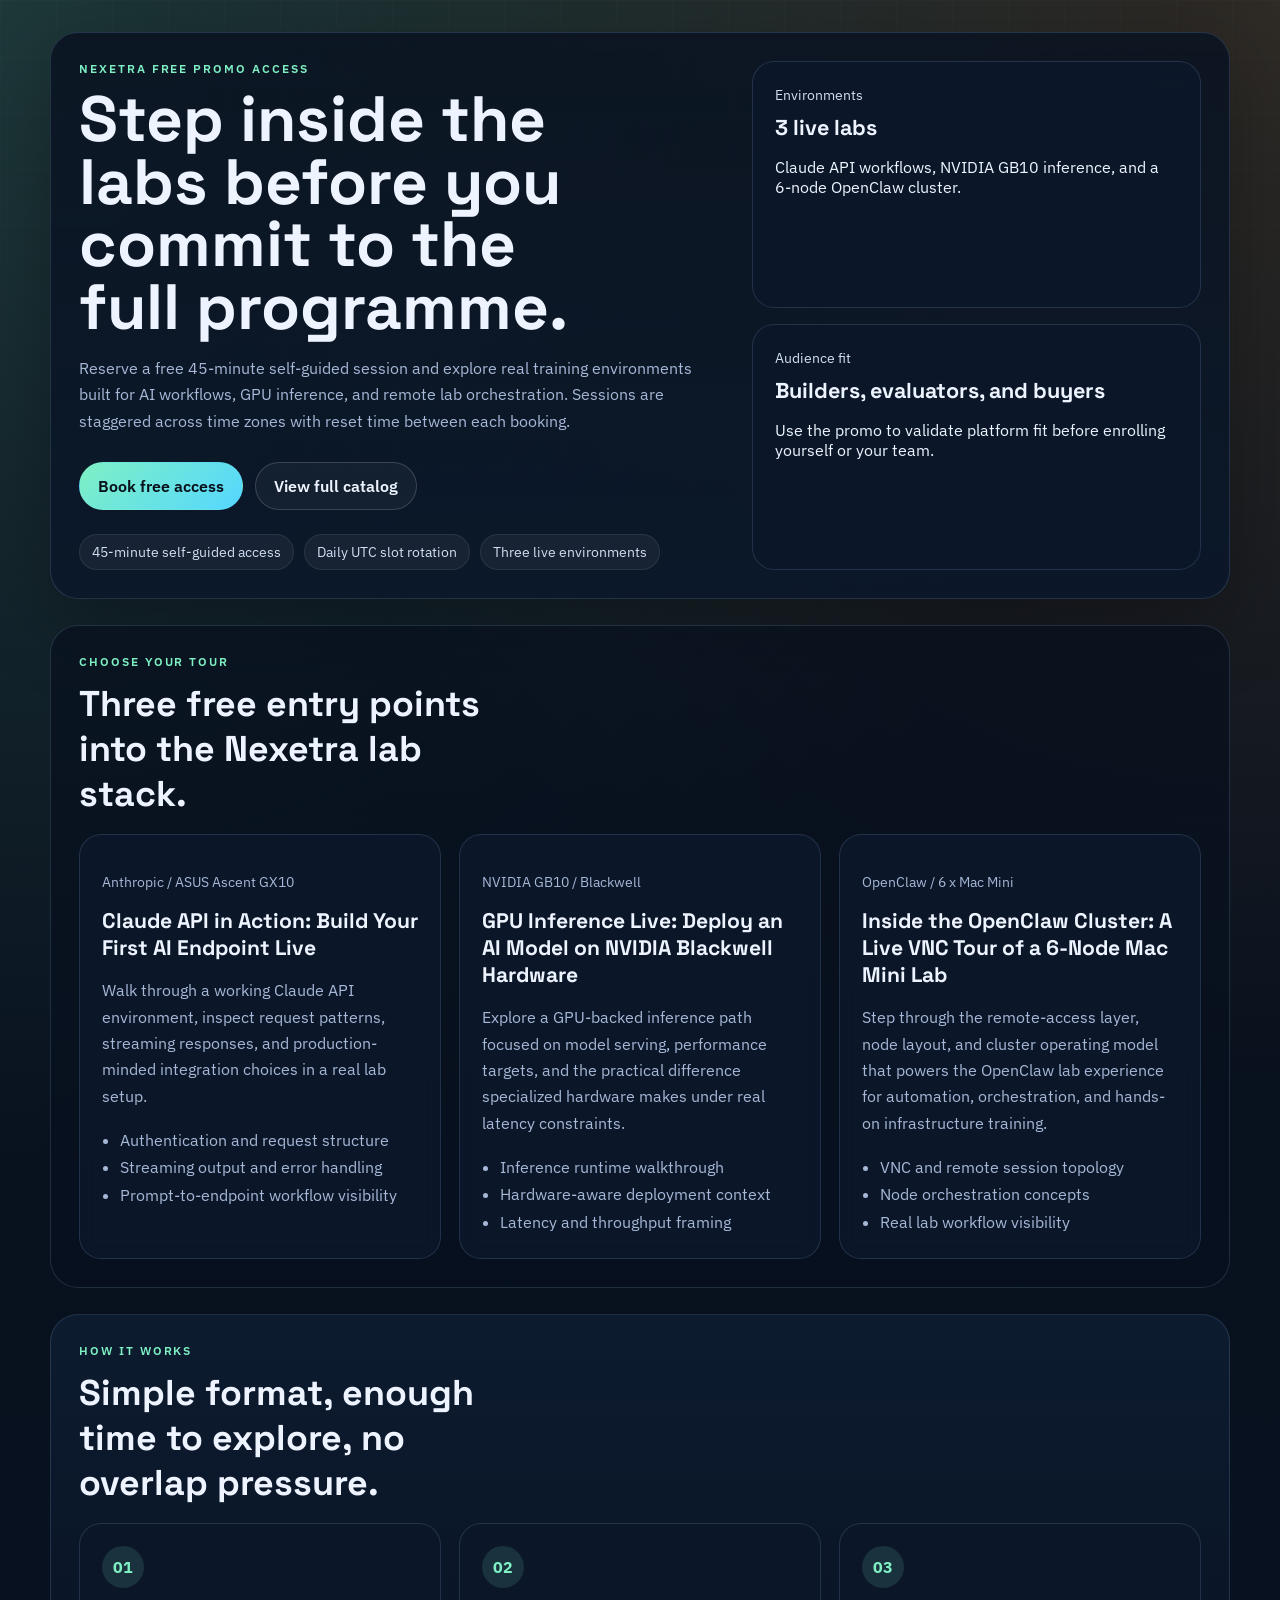
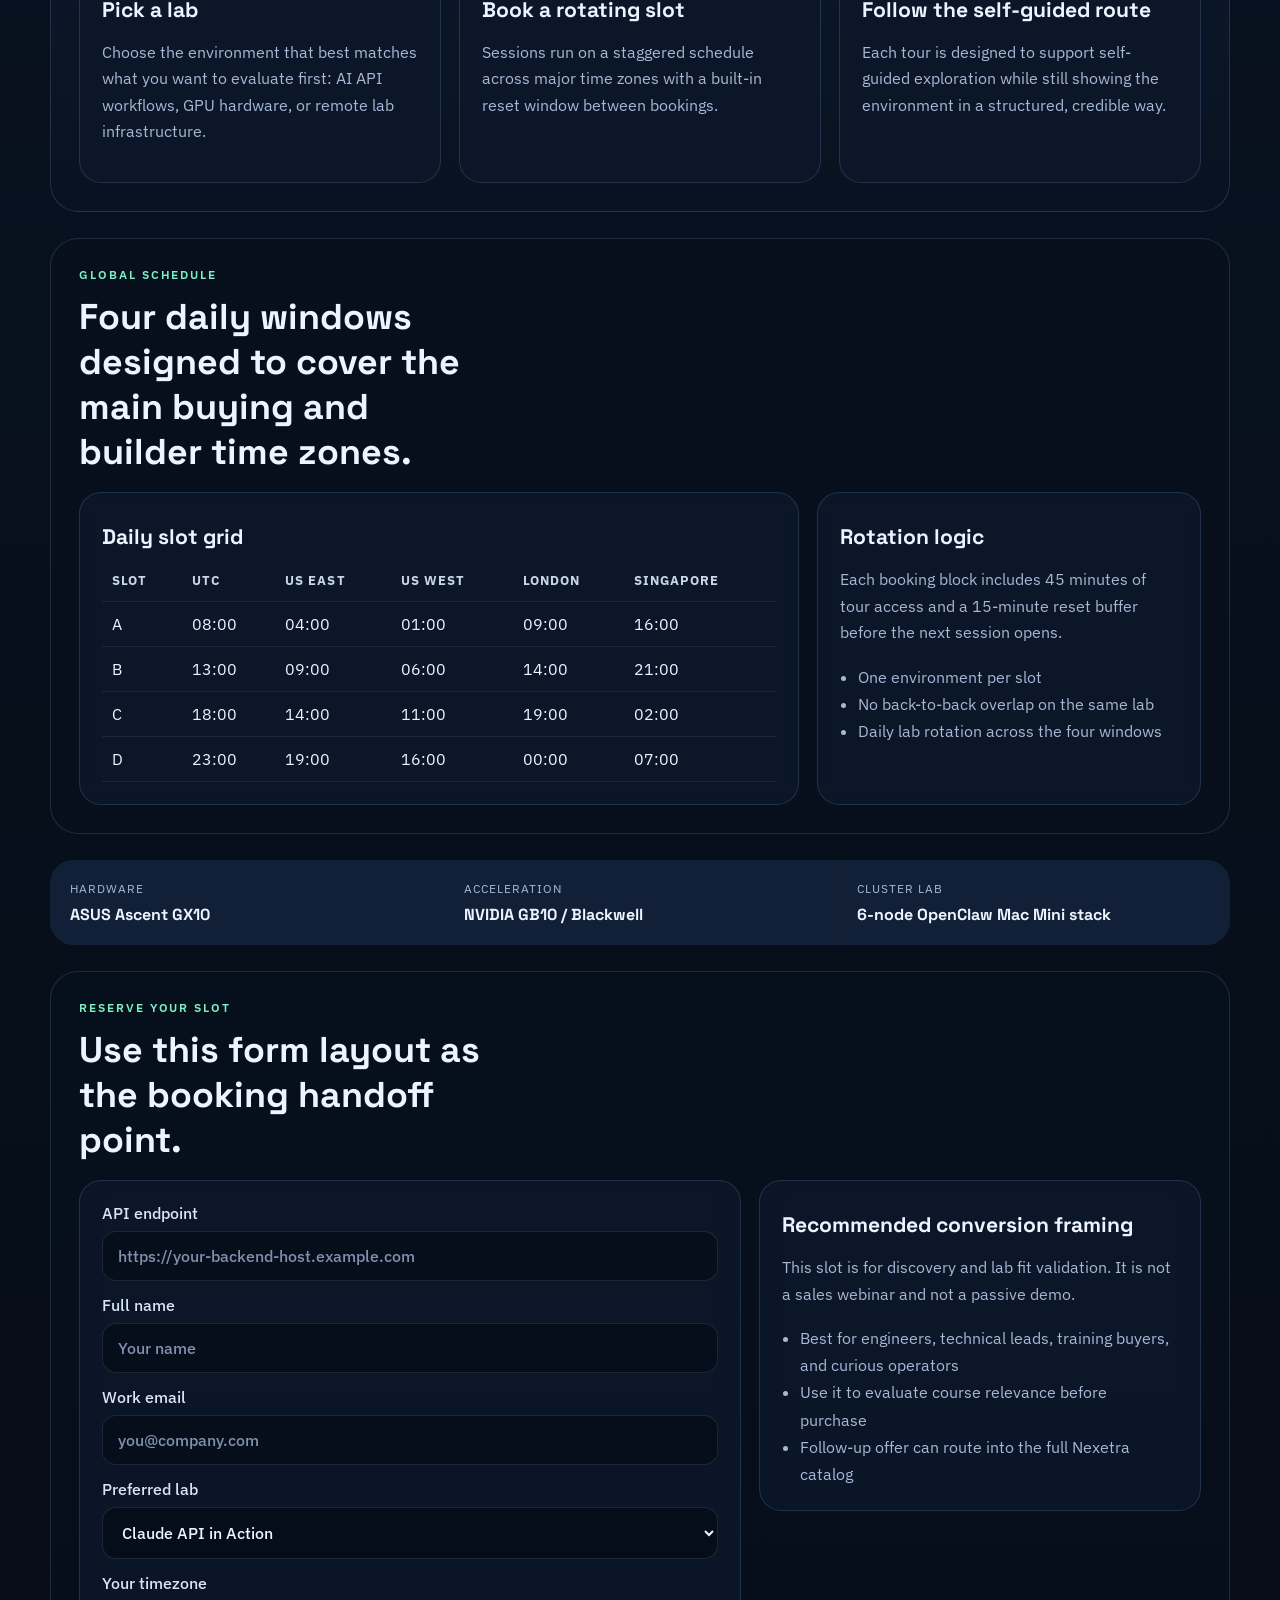
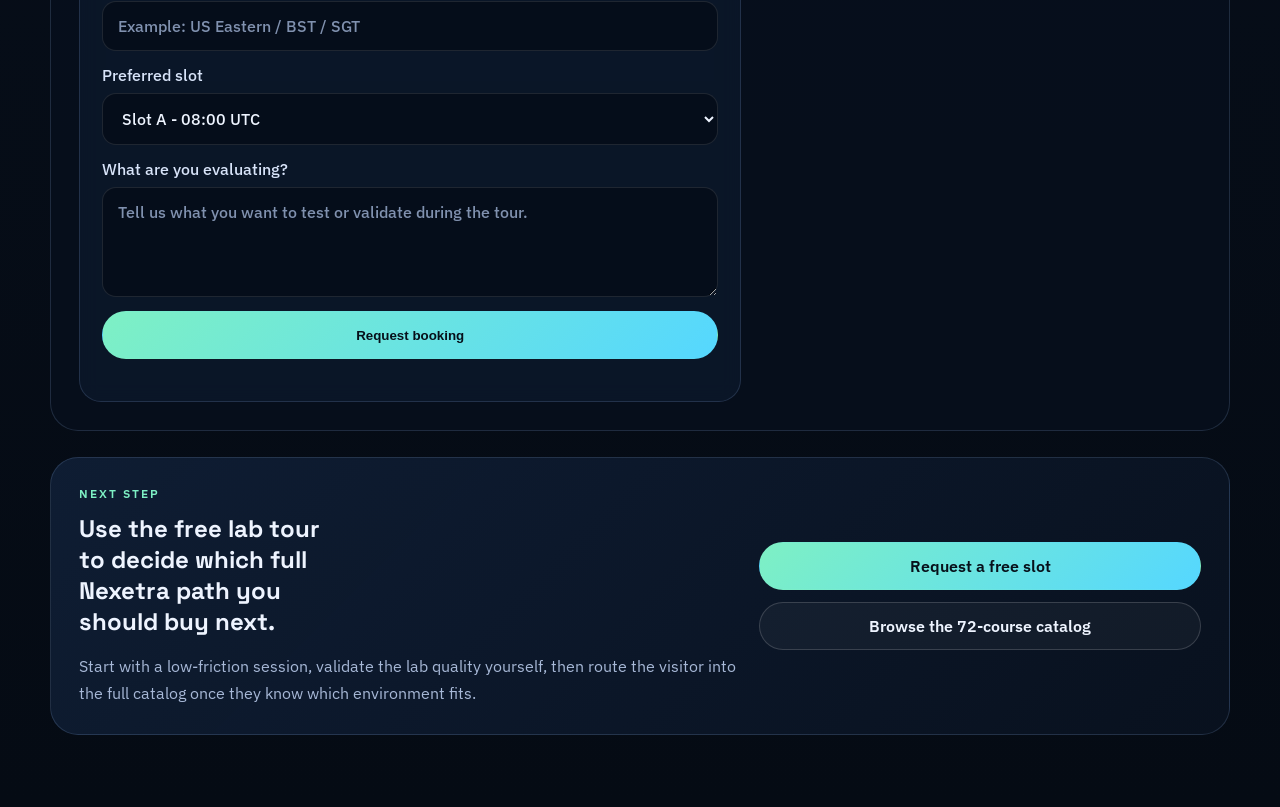
==== free-lab-tour/index.html @ bc0a9c8c "Add free lab tour page and lightweight booking backend" ====
<!DOCTYPE html><html lang="en"><head>    <meta charset="UTF-8">    <meta name="viewport" content="width=device-width, initial-scale=1.0">    <title>Nexetra Free Lab Access | 45-Min Self-Guided Lab Tours</title>    <meta name="description" content="Book a free 45-minute self-guided Nexetra lab tour across Claude API, NVIDIA Blackwell GPU inference, and the OpenClaw Mac Mini cluster.">    <link rel="preconnect" href="https://fonts.googleapis.com">    <link rel="preconnect" href="https://fonts.gstatic.com" crossorigin>    <link href="https://fonts.googleapis.com/css2?family=Space+Grotesk:wght@400;500;700&family=IBM+Plex+Sans:wght@400;500;600&display=swap" rel="stylesheet">    <link rel="stylesheet" href="assets/styles.css">    <script src="assets/app.js" defer></script></head><body>    <div class="page-shell">        <header class="hero">            <div class="hero__copy">                <p class="eyebrow">Nexetra free promo access</p>                <h1>Step inside the labs before you commit to the full programme.</h1>                <p class="hero__lede">                    Reserve a free 45-minute self-guided session and explore real training environments built for AI workflows,                    GPU inference, and remote lab orchestration. Sessions are staggered across time zones with reset time between each booking.                </p>                <div class="hero__actions">                    <a class="button button--primary" href="#booking">Book free access</a>                    <a class="button button--secondary" href="https://derricksobrien.github.io" target="_blank" rel="noreferrer">View full catalog</a>                </div>                <ul class="hero__meta">                    <li>45-minute self-guided access</li>                    <li>Daily UTC slot rotation</li>                    <li>Three live environments</li>                </ul>            </div>            <div class="hero__panel">                <div class="hero__stat-card">                    <span class="stat-label">Environments</span>                    <strong>3 live labs</strong>                    <p>Claude API workflows, NVIDIA GB10 inference, and a 6-node OpenClaw cluster.</p>                </div>                <div class="hero__stat-card">                    <span class="stat-label">Audience fit</span>                    <strong>Builders, evaluators, and buyers</strong>                    <p>Use the promo to validate platform fit before enrolling yourself or your team.</p>                </div>            </div>        </header>        <main>            <section class="section">                <div class="section-heading">                    <p class="eyebrow">Choose your tour</p>                    <h2>Three free entry points into the Nexetra lab stack.</h2>                </div>                <div class="tour-grid">                    <article class="tour-card">                        <p class="tour-card__tag">Anthropic / ASUS Ascent GX10</p>                        <h3>Claude API in Action: Build Your First AI Endpoint Live</h3>                        <p>                            Walk through a working Claude API environment, inspect request patterns, streaming responses,                            and production-minded integration choices in a real lab setup.                        </p>                        <ul>                            <li>Authentication and request structure</li>                            <li>Streaming output and error handling</li>                            <li>Prompt-to-endpoint workflow visibility</li>                        </ul>                    </article>                    <article class="tour-card">                        <p class="tour-card__tag">NVIDIA GB10 / Blackwell</p>                        <h3>GPU Inference Live: Deploy an AI Model on NVIDIA Blackwell Hardware</h3>                        <p>                            Explore a GPU-backed inference path focused on model serving, performance targets,                            and the practical difference specialized hardware makes under real latency constraints.                        </p>                        <ul>                            <li>Inference runtime walkthrough</li>                            <li>Hardware-aware deployment context</li>                            <li>Latency and throughput framing</li>                        </ul>                    </article>                    <article class="tour-card">                        <p class="tour-card__tag">OpenClaw / 6 x Mac Mini</p>                        <h3>Inside the OpenClaw Cluster: A Live VNC Tour of a 6-Node Mac Mini Lab</h3>                        <p>                            Step through the remote-access layer, node layout, and cluster operating model that powers                            the OpenClaw lab experience for automation, orchestration, and hands-on infrastructure training.                        </p>                        <ul>                            <li>VNC and remote session topology</li>                            <li>Node orchestration concepts</li>                            <li>Real lab workflow visibility</li>                        </ul>                    </article>                </div>            </section>            <section class="section section--accent">                <div class="section-heading">                    <p class="eyebrow">How it works</p>                    <h2>Simple format, enough time to explore, no overlap pressure.</h2>                </div>                <div class="steps-grid">                    <article>                        <span>01</span>                        <h3>Pick a lab</h3>                        <p>Choose the environment that best matches what you want to evaluate first: AI API workflows, GPU hardware, or remote lab infrastructure.</p>                    </article>                    <article>                        <span>02</span>                        <h3>Book a rotating slot</h3>                        <p>Sessions run on a staggered schedule across major time zones with a built-in reset window between bookings.</p>                    </article>                    <article>                        <span>03</span>                        <h3>Follow the self-guided route</h3>                        <p>Each tour is designed to support self-guided exploration while still showing the environment in a structured, credible way.</p>                    </article>                </div>            </section>            <section class="section">                <div class="section-heading">                    <p class="eyebrow">Global schedule</p>                    <h2>Four daily windows designed to cover the main buying and builder time zones.</h2>                </div>                <div class="schedule-layout">                    <div class="schedule-card">                        <h3>Daily slot grid</h3>                        <table>                            <thead>                                <tr>                                    <th>Slot</th>                                    <th>UTC</th>                                    <th>US East</th>                                    <th>US West</th>                                    <th>London</th>                                    <th>Singapore</th>                                </tr>                            </thead>                            <tbody>                                <tr>                                    <td data-label="Slot">A</td>                                    <td data-label="UTC">08:00</td>                                    <td data-label="US East">04:00</td>                                    <td data-label="US West">01:00</td>                                    <td data-label="London">09:00</td>                                    <td data-label="Singapore">16:00</td>                                </tr>                                <tr>                                    <td data-label="Slot">B</td>                                    <td data-label="UTC">13:00</td>                                    <td data-label="US East">09:00</td>                                    <td data-label="US West">06:00</td>                                    <td data-label="London">14:00</td>                                    <td data-label="Singapore">21:00</td>                                </tr>                                <tr>                                    <td data-label="Slot">C</td>                                    <td data-label="UTC">18:00</td>                                    <td data-label="US East">14:00</td>                                    <td data-label="US West">11:00</td>                                    <td data-label="London">19:00</td>                                    <td data-label="Singapore">02:00</td>                                </tr>                                <tr>                                    <td data-label="Slot">D</td>                                    <td data-label="UTC">23:00</td>                                    <td data-label="US East">19:00</td>                                    <td data-label="US West">16:00</td>                                    <td data-label="London">00:00</td>                                    <td data-label="Singapore">07:00</td>                                </tr>                            </tbody>                        </table>                    </div>                    <aside class="schedule-note">                        <h3>Rotation logic</h3>                        <p>Each booking block includes 45 minutes of tour access and a 15-minute reset buffer before the next session opens.</p>                        <ul>                            <li>One environment per slot</li>                            <li>No back-to-back overlap on the same lab</li>                            <li>Daily lab rotation across the four windows</li>                        </ul>                    </aside>                </div>            </section>            <section class="section section--trust">                <div class="trust-bar">                    <div>                        <span>Hardware</span>                        <strong>ASUS Ascent GX10</strong>                    </div>                    <div>                        <span>Acceleration</span>                        <strong>NVIDIA GB10 / Blackwell</strong>                    </div>                    <div>                        <span>Cluster lab</span>                        <strong>6-node OpenClaw Mac Mini stack</strong>                    </div>                </div>            </section>            <section class="section section--booking" id="booking">                <div class="section-heading">                    <p class="eyebrow">Reserve your slot</p>                    <h2>Use this form layout as the booking handoff point.</h2>                </div>                <div class="booking-layout">                    <form class="booking-form" id="booking-form">                        <label>                            API endpoint                            <input type="url" name="apiBase" id="api-base" placeholder="https://your-backend-host.example.com" required>                        </label>                        <label>                            Full name                            <input type="text" name="name" placeholder="Your name" required>                        </label>                        <label>                            Work email                            <input type="email" name="email" placeholder="you@company.com" required>                        </label>                        <label>                            Preferred lab                            <select name="lab">                                <option>Claude API in Action</option>                                <option>GPU Inference Live</option>                                <option>Inside the OpenClaw Cluster</option>                            </select>                        </label>                        <label>                            Your timezone                            <input type="text" name="timezone" placeholder="Example: US Eastern / BST / SGT">                        </label>                        <label>                            Preferred slot                            <select name="slot">                                <option>Slot A - 08:00 UTC</option>                                <option>Slot B - 13:00 UTC</option>                                <option>Slot C - 18:00 UTC</option>                                <option>Slot D - 23:00 UTC</option>                            </select>                        </label>                        <label>                            What are you evaluating?                            <textarea name="goal" rows="4" placeholder="Tell us what you want to test or validate during the tour."></textarea>                        </label>                        <button class="button button--primary" id="booking-submit" type="submit">Request booking</button>                        <p class="booking-status" id="booking-status" aria-live="polite"></p>                    </form>                    <div class="booking-copy">                        <h3>Recommended conversion framing</h3>                        <p>This slot is for discovery and lab fit validation. It is not a sales webinar and not a passive demo.</p>                        <ul>                            <li>Best for engineers, technical leads, training buyers, and curious operators</li>                            <li>Use it to evaluate course relevance before purchase</li>                            <li>Follow-up offer can route into the full Nexetra catalog</li>                        </ul>                    </div>                </div>            </section>            <footer class="section section--footer">                <div class="footer-copy">                    <p class="eyebrow">Next step</p>                    <h2>Use the free lab tour to decide which full Nexetra path you should buy next.</h2>                    <p>                        Start with a low-friction session, validate the lab quality yourself, then route the visitor into the full catalog once they know which environment fits.                    </p>                </div>                <div class="footer-actions">                    <a class="button button--primary" href="#booking">Request a free slot</a>                    <a class="button button--secondary" href="https://derricksobrien.github.io/nexetra-catalog.html" target="_blank" rel="noreferrer">Browse the 72-course catalog</a>                </div>            </footer>        </main>    </div></body></html>
---- free-lab-tour/assets/styles.css ----
:root {    --bg: #08111f;    --bg-soft: #0d1c31;    --panel: rgba(12, 24, 42, 0.86);    --panel-strong: rgba(17, 33, 56, 0.95);    --line: rgba(146, 176, 224, 0.18);    --text: #eef4ff;    --muted: #a7b8d7;    --accent: #7ef0c4;    --accent-strong: #f4b860;    --shadow: 0 24px 80px rgba(0, 0, 0, 0.28);}* {    box-sizing: border-box;}html {    scroll-behavior: smooth;}body {    margin: 0;    min-height: 100vh;    font-family: "IBM Plex Sans", sans-serif;    color: var(--text);    background:        radial-gradient(circle at top left, rgba(126, 240, 196, 0.18), transparent 28%),        radial-gradient(circle at top right, rgba(244, 184, 96, 0.16), transparent 26%),        linear-gradient(180deg, #09101b 0%, #08111f 40%, #050b14 100%);}body::before {    content: "";    position: fixed;    inset: 0;    pointer-events: none;    background-image: linear-gradient(rgba(255, 255, 255, 0.03) 1px, transparent 1px), linear-gradient(90deg, rgba(255, 255, 255, 0.03) 1px, transparent 1px);    background-size: 56px 56px;    mask-image: linear-gradient(180deg, rgba(0, 0, 0, 0.45), transparent 95%);}.page-shell {    width: min(1180px, calc(100% - 32px));    margin: 0 auto;    padding: 32px 0 72px;}.hero,.section,.trust-bar {    position: relative;    z-index: 1;}.hero {    display: grid;    grid-template-columns: 1.3fr 0.9fr;    gap: 24px;    padding: 28px;    border: 1px solid var(--line);    border-radius: 28px;    background: linear-gradient(180deg, rgba(10, 19, 33, 0.88), rgba(11, 24, 42, 0.94));    box-shadow: var(--shadow);}.eyebrow {    margin: 0 0 12px;    color: var(--accent);    text-transform: uppercase;    letter-spacing: 0.16em;    font-size: 0.76rem;    font-weight: 600;}h1,h2,h3,strong {    font-family: "Space Grotesk", sans-serif;}h1 {    margin: 0;    font-size: clamp(2.5rem, 5vw, 4.8rem);    line-height: 0.98;    max-width: 12ch;}.hero__lede,.tour-card p,.steps-grid p,.schedule-note p,.booking-copy p {    color: var(--muted);    line-height: 1.65;}.hero__actions {    display: flex;    flex-wrap: wrap;    gap: 12px;    margin: 28px 0 24px;}.button {    display: inline-flex;    align-items: center;    justify-content: center;    min-height: 48px;    padding: 0 18px;    border-radius: 999px;    border: 1px solid transparent;    font-weight: 600;    text-decoration: none;    transition: transform 160ms ease, border-color 160ms ease, background 160ms ease;    cursor: pointer;}.button:hover {    transform: translateY(-1px);}.button--primary {    background: linear-gradient(135deg, var(--accent), #55d7ff);    color: #07101a;}.button--secondary {    border-color: rgba(255, 255, 255, 0.16);    color: var(--text);    background: rgba(255, 255, 255, 0.04);}.hero__meta {    display: flex;    flex-wrap: wrap;    gap: 10px;    padding: 0;    margin: 0;    list-style: none;}.hero__meta li,.tour-card__tag,.stat-label {    font-size: 0.86rem;    color: #d2def4;}.hero__meta li {    padding: 8px 12px;    border-radius: 999px;    background: rgba(255, 255, 255, 0.05);    border: 1px solid rgba(255, 255, 255, 0.08);}.hero__panel {    display: grid;    gap: 16px;}.hero__stat-card,.tour-card,.steps-grid article,.schedule-card,.schedule-note,.booking-form,.booking-copy {    padding: 22px;    border-radius: 22px;    background: var(--panel);    border: 1px solid var(--line);    backdrop-filter: blur(10px);}.hero__stat-card strong {    display: block;    margin-top: 10px;    font-size: 1.35rem;}.section {    margin-top: 26px;    padding: 28px;    border-radius: 28px;    border: 1px solid var(--line);    background: rgba(8, 17, 31, 0.7);}.section--accent {    background: linear-gradient(180deg, rgba(14, 28, 49, 0.94), rgba(9, 19, 34, 0.9));}.section-heading {    margin-bottom: 18px;}.section-heading h2 {    margin: 0;    font-size: clamp(1.8rem, 2.8vw, 3rem);    max-width: 18ch;}.tour-grid,.steps-grid,.booking-layout,.schedule-layout {    display: grid;    gap: 18px;}.tour-grid {    grid-template-columns: repeat(3, minmax(0, 1fr));}.tour-card h3,.steps-grid h3,.schedule-card h3,.schedule-note h3,.booking-copy h3 {    margin: 8px 0 10px;    font-size: 1.32rem;}.tour-card ul,.schedule-note ul,.booking-copy ul {    margin: 18px 0 0;    padding-left: 18px;    color: var(--muted);    line-height: 1.7;}.steps-grid {    grid-template-columns: repeat(3, minmax(0, 1fr));}.steps-grid article span {    display: inline-flex;    align-items: center;    justify-content: center;    width: 42px;    height: 42px;    border-radius: 50%;    background: rgba(126, 240, 196, 0.12);    color: var(--accent);    font-weight: 700;}.schedule-layout {    grid-template-columns: 1.5fr 0.8fr;}table {    width: 100%;    border-collapse: collapse;    color: var(--text);}th,td {    padding: 12px 10px;    text-align: left;    border-bottom: 1px solid rgba(255, 255, 255, 0.08);}th {    color: #c8d5ec;    font-size: 0.82rem;    text-transform: uppercase;    letter-spacing: 0.08em;}.section--trust {    padding: 0;    background: transparent;    border: 0;}.trust-bar {    display: grid;    grid-template-columns: repeat(3, minmax(0, 1fr));    gap: 1px;    overflow: hidden;    border-radius: 24px;    background: rgba(255, 255, 255, 0.08);}.trust-bar div {    padding: 20px;    background: var(--panel-strong);}.trust-bar span {    display: block;    margin-bottom: 8px;    color: var(--muted);    text-transform: uppercase;    letter-spacing: 0.08em;    font-size: 0.78rem;}.booking-layout {    grid-template-columns: 1.2fr 0.8fr;    align-items: start;}.booking-form {    display: grid;    gap: 14px;}.booking-form label {    display: grid;    gap: 8px;    color: #d8e4f9;    font-weight: 500;}.booking-form input,.booking-form select,.booking-form textarea {    width: 100%;    border: 1px solid rgba(255, 255, 255, 0.1);    border-radius: 14px;    background: rgba(3, 8, 16, 0.52);    color: var(--text);    padding: 14px 15px;    font: inherit;}.booking-form textarea {    resize: vertical;}.booking-form input::placeholder,.booking-form textarea::placeholder {    color: #8091af;}.booking-status {    margin: 6px 0 0;    font-size: 0.92rem;    color: var(--muted);}.booking-status[data-state="success"] {    color: var(--accent);}.booking-status[data-state="error"] {    color: #ff9f9f;}.section--footer {    display: grid;    grid-template-columns: 1.2fr 0.8fr;    gap: 18px;    align-items: center;    background: linear-gradient(135deg, rgba(15, 30, 53, 0.96), rgba(9, 18, 31, 0.94));}.section--footer h2 {    margin: 0 0 12px;    max-width: 16ch;}.section--footer p:last-child {    margin-bottom: 0;    color: var(--muted);    line-height: 1.65;}.footer-actions {    display: grid;    gap: 12px;}@media (max-width: 980px) {    .hero,    .tour-grid,    .steps-grid,    .schedule-layout,    .booking-layout,    .section--footer,    .trust-bar {        grid-template-columns: 1fr;    }    h1 {        max-width: none;    }}@media (max-width: 640px) {    .page-shell {        width: min(100% - 20px, 100%);        padding-top: 14px;        padding-bottom: 34px;    }    .hero,    .section {        padding: 18px;        border-radius: 22px;    }    .hero__actions,    .hero__meta {        flex-direction: column;    }    .button {        width: 100%;    }    table,    thead,    tbody,    th,    td,    tr {        display: block;    }    thead {        display: none;    }    tr {        padding: 10px 0;        border-bottom: 1px solid rgba(255, 255, 255, 0.08);    }    td {        border: 0;        display: flex;        justify-content: space-between;        gap: 12px;        padding: 8px 0;    }    td::before {        content: attr(data-label);        color: var(--muted);        font-size: 0.8rem;        text-transform: uppercase;        letter-spacing: 0.08em;    }}
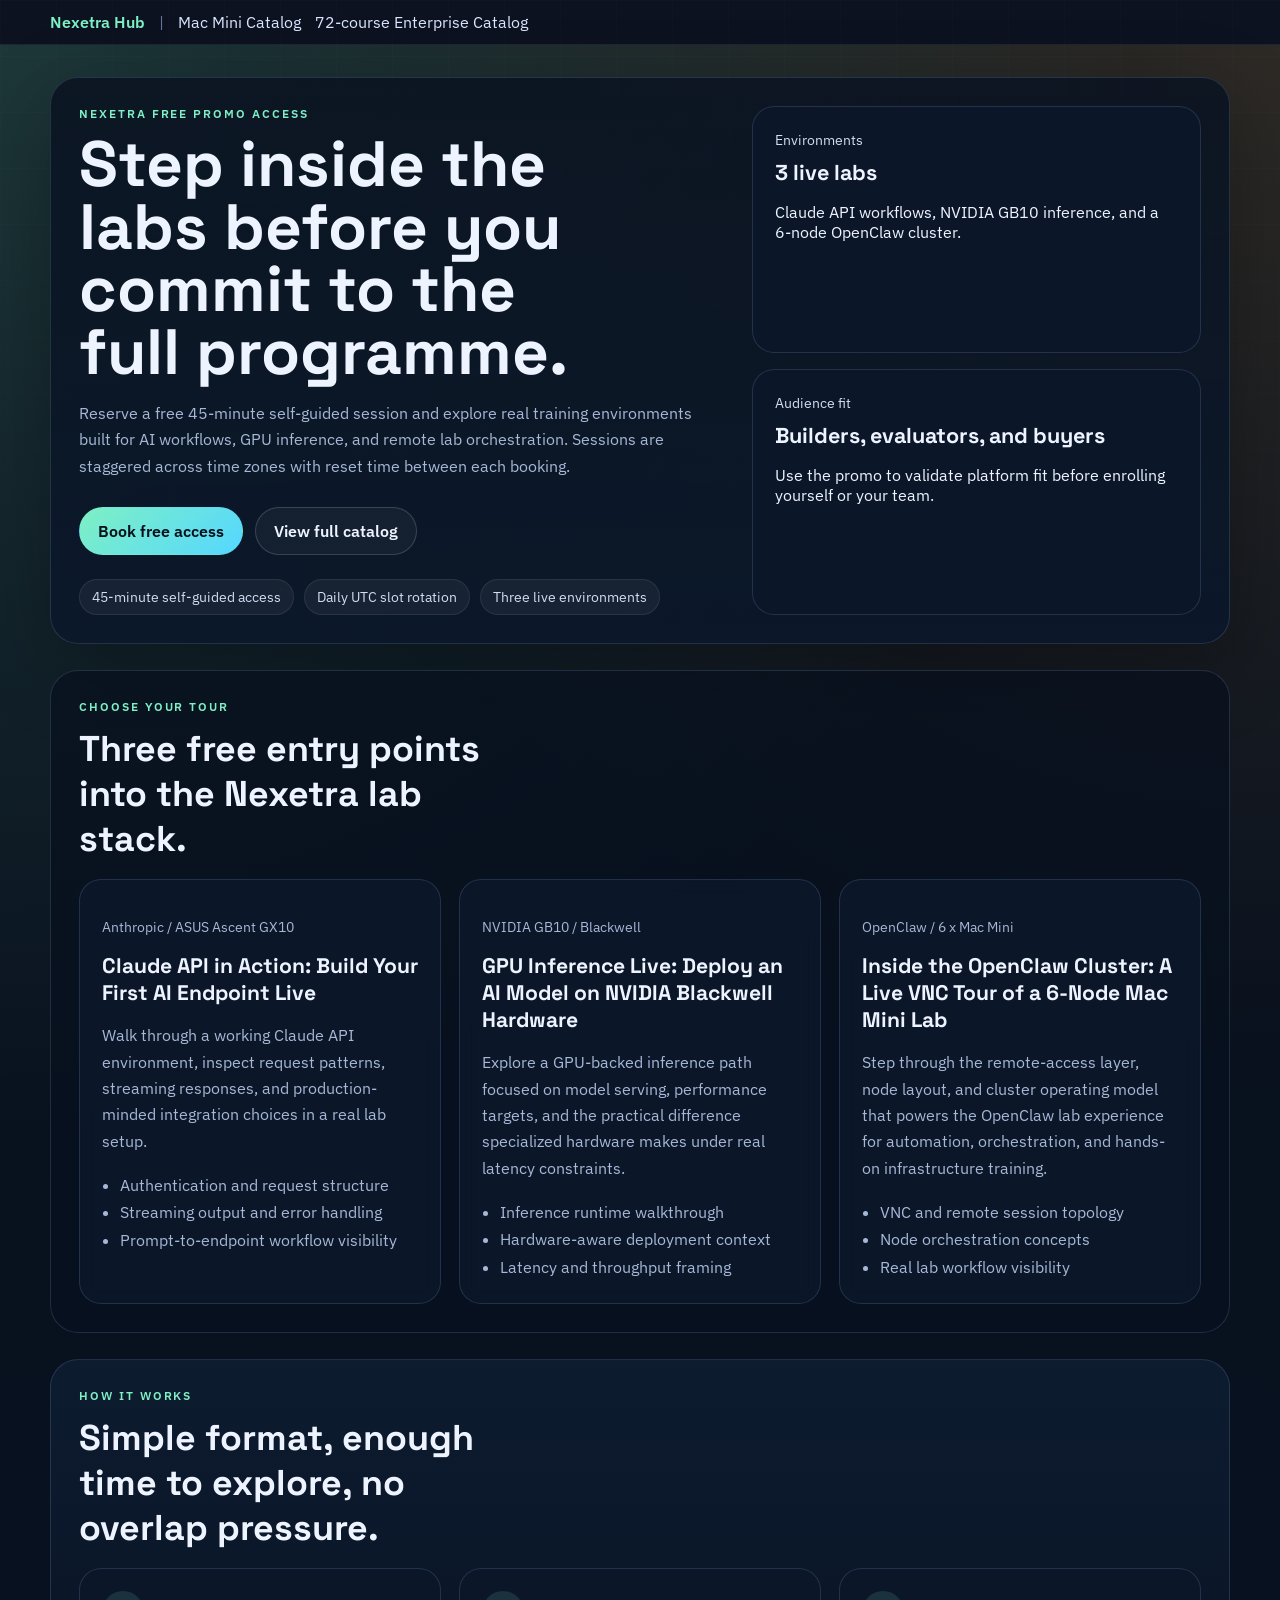
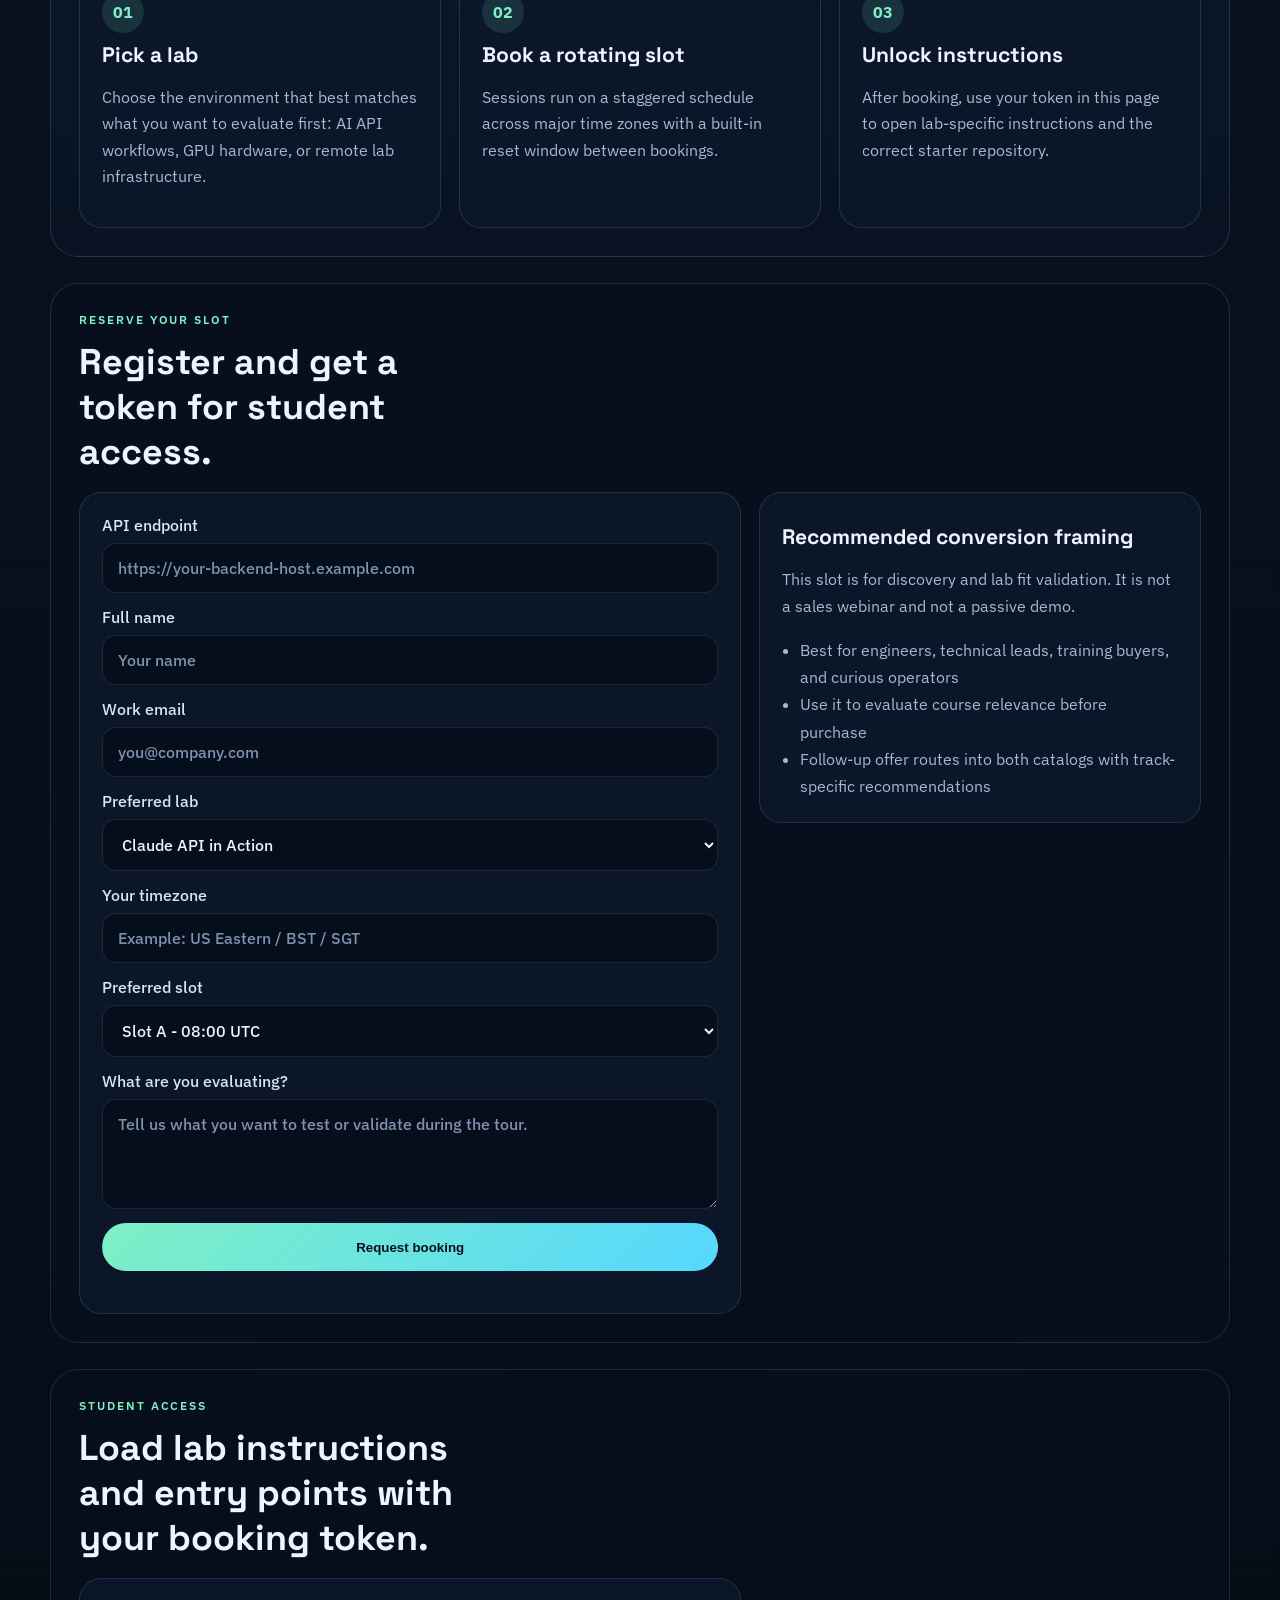
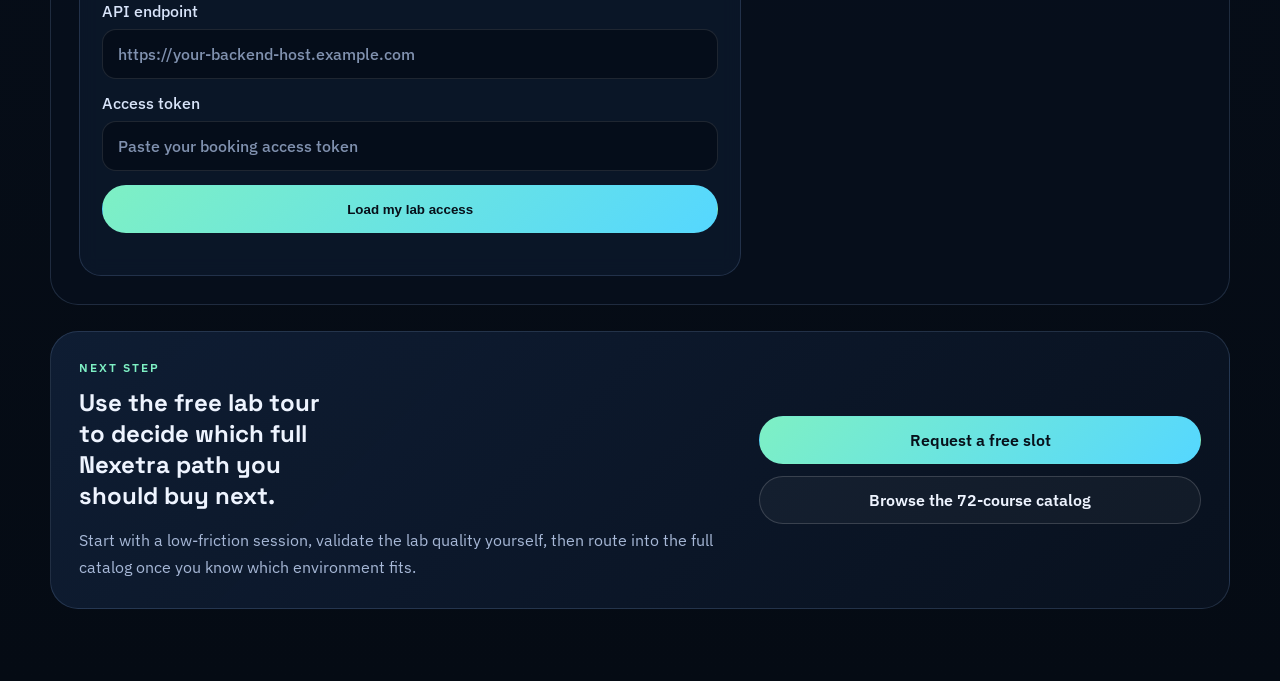
==== commit 266c3ce3: "Connect free lab tour funnel: promo CTAs, token access, student panel, catalog banners" ====
--- a/free-lab-tour/index.html
+++ b/free-lab-tour/index.html
@@ -1 +1,224 @@
-<!DOCTYPE html><html lang="en"><head>    <meta charset="UTF-8">    <meta name="viewport" content="width=device-width, initial-scale=1.0">    <title>Nexetra Free Lab Access | 45-Min Self-Guided Lab Tours</title>    <meta name="description" content="Book a free 45-minute self-guided Nexetra lab tour across Claude API, NVIDIA Blackwell GPU inference, and the OpenClaw Mac Mini cluster.">    <link rel="preconnect" href="https://fonts.googleapis.com">    <link rel="preconnect" href="https://fonts.gstatic.com" crossorigin>    <link href="https://fonts.googleapis.com/css2?family=Space+Grotesk:wght@400;500;700&family=IBM+Plex+Sans:wght@400;500;600&display=swap" rel="stylesheet">    <link rel="stylesheet" href="assets/styles.css">    <script src="assets/app.js" defer></script></head><body>    <div class="page-shell">        <header class="hero">            <div class="hero__copy">                <p class="eyebrow">Nexetra free promo access</p>                <h1>Step inside the labs before you commit to the full programme.</h1>                <p class="hero__lede">                    Reserve a free 45-minute self-guided session and explore real training environments built for AI workflows,                    GPU inference, and remote lab orchestration. Sessions are staggered across time zones with reset time between each booking.                </p>                <div class="hero__actions">                    <a class="button button--primary" href="#booking">Book free access</a>                    <a class="button button--secondary" href="https://derricksobrien.github.io" target="_blank" rel="noreferrer">View full catalog</a>                </div>                <ul class="hero__meta">                    <li>45-minute self-guided access</li>                    <li>Daily UTC slot rotation</li>                    <li>Three live environments</li>                </ul>            </div>            <div class="hero__panel">                <div class="hero__stat-card">                    <span class="stat-label">Environments</span>                    <strong>3 live labs</strong>                    <p>Claude API workflows, NVIDIA GB10 inference, and a 6-node OpenClaw cluster.</p>                </div>                <div class="hero__stat-card">                    <span class="stat-label">Audience fit</span>                    <strong>Builders, evaluators, and buyers</strong>                    <p>Use the promo to validate platform fit before enrolling yourself or your team.</p>                </div>            </div>        </header>        <main>            <section class="section">                <div class="section-heading">                    <p class="eyebrow">Choose your tour</p>                    <h2>Three free entry points into the Nexetra lab stack.</h2>                </div>                <div class="tour-grid">                    <article class="tour-card">                        <p class="tour-card__tag">Anthropic / ASUS Ascent GX10</p>                        <h3>Claude API in Action: Build Your First AI Endpoint Live</h3>                        <p>                            Walk through a working Claude API environment, inspect request patterns, streaming responses,                            and production-minded integration choices in a real lab setup.                        </p>                        <ul>                            <li>Authentication and request structure</li>                            <li>Streaming output and error handling</li>                            <li>Prompt-to-endpoint workflow visibility</li>                        </ul>                    </article>                    <article class="tour-card">                        <p class="tour-card__tag">NVIDIA GB10 / Blackwell</p>                        <h3>GPU Inference Live: Deploy an AI Model on NVIDIA Blackwell Hardware</h3>                        <p>                            Explore a GPU-backed inference path focused on model serving, performance targets,                            and the practical difference specialized hardware makes under real latency constraints.                        </p>                        <ul>                            <li>Inference runtime walkthrough</li>                            <li>Hardware-aware deployment context</li>                            <li>Latency and throughput framing</li>                        </ul>                    </article>                    <article class="tour-card">                        <p class="tour-card__tag">OpenClaw / 6 x Mac Mini</p>                        <h3>Inside the OpenClaw Cluster: A Live VNC Tour of a 6-Node Mac Mini Lab</h3>                        <p>                            Step through the remote-access layer, node layout, and cluster operating model that powers                            the OpenClaw lab experience for automation, orchestration, and hands-on infrastructure training.                        </p>                        <ul>                            <li>VNC and remote session topology</li>                            <li>Node orchestration concepts</li>                            <li>Real lab workflow visibility</li>                        </ul>                    </article>                </div>            </section>            <section class="section section--accent">                <div class="section-heading">                    <p class="eyebrow">How it works</p>                    <h2>Simple format, enough time to explore, no overlap pressure.</h2>                </div>                <div class="steps-grid">                    <article>                        <span>01</span>                        <h3>Pick a lab</h3>                        <p>Choose the environment that best matches what you want to evaluate first: AI API workflows, GPU hardware, or remote lab infrastructure.</p>                    </article>                    <article>                        <span>02</span>                        <h3>Book a rotating slot</h3>                        <p>Sessions run on a staggered schedule across major time zones with a built-in reset window between bookings.</p>                    </article>                    <article>                        <span>03</span>                        <h3>Follow the self-guided route</h3>                        <p>Each tour is designed to support self-guided exploration while still showing the environment in a structured, credible way.</p>                    </article>                </div>            </section>            <section class="section">                <div class="section-heading">                    <p class="eyebrow">Global schedule</p>                    <h2>Four daily windows designed to cover the main buying and builder time zones.</h2>                </div>                <div class="schedule-layout">                    <div class="schedule-card">                        <h3>Daily slot grid</h3>                        <table>                            <thead>                                <tr>                                    <th>Slot</th>                                    <th>UTC</th>                                    <th>US East</th>                                    <th>US West</th>                                    <th>London</th>                                    <th>Singapore</th>                                </tr>                            </thead>                            <tbody>                                <tr>                                    <td data-label="Slot">A</td>                                    <td data-label="UTC">08:00</td>                                    <td data-label="US East">04:00</td>                                    <td data-label="US West">01:00</td>                                    <td data-label="London">09:00</td>                                    <td data-label="Singapore">16:00</td>                                </tr>                                <tr>                                    <td data-label="Slot">B</td>                                    <td data-label="UTC">13:00</td>                                    <td data-label="US East">09:00</td>                                    <td data-label="US West">06:00</td>                                    <td data-label="London">14:00</td>                                    <td data-label="Singapore">21:00</td>                                </tr>                                <tr>                                    <td data-label="Slot">C</td>                                    <td data-label="UTC">18:00</td>                                    <td data-label="US East">14:00</td>                                    <td data-label="US West">11:00</td>                                    <td data-label="London">19:00</td>                                    <td data-label="Singapore">02:00</td>                                </tr>                                <tr>                                    <td data-label="Slot">D</td>                                    <td data-label="UTC">23:00</td>                                    <td data-label="US East">19:00</td>                                    <td data-label="US West">16:00</td>                                    <td data-label="London">00:00</td>                                    <td data-label="Singapore">07:00</td>                                </tr>                            </tbody>                        </table>                    </div>                    <aside class="schedule-note">                        <h3>Rotation logic</h3>                        <p>Each booking block includes 45 minutes of tour access and a 15-minute reset buffer before the next session opens.</p>                        <ul>                            <li>One environment per slot</li>                            <li>No back-to-back overlap on the same lab</li>                            <li>Daily lab rotation across the four windows</li>                        </ul>                    </aside>                </div>            </section>            <section class="section section--trust">                <div class="trust-bar">                    <div>                        <span>Hardware</span>                        <strong>ASUS Ascent GX10</strong>                    </div>                    <div>                        <span>Acceleration</span>                        <strong>NVIDIA GB10 / Blackwell</strong>                    </div>                    <div>                        <span>Cluster lab</span>                        <strong>6-node OpenClaw Mac Mini stack</strong>                    </div>                </div>            </section>            <section class="section section--booking" id="booking">                <div class="section-heading">                    <p class="eyebrow">Reserve your slot</p>                    <h2>Use this form layout as the booking handoff point.</h2>                </div>                <div class="booking-layout">                    <form class="booking-form" id="booking-form">                        <label>                            API endpoint                            <input type="url" name="apiBase" id="api-base" placeholder="https://your-backend-host.example.com" required>                        </label>                        <label>                            Full name                            <input type="text" name="name" placeholder="Your name" required>                        </label>                        <label>                            Work email                            <input type="email" name="email" placeholder="you@company.com" required>                        </label>                        <label>                            Preferred lab                            <select name="lab">                                <option>Claude API in Action</option>                                <option>GPU Inference Live</option>                                <option>Inside the OpenClaw Cluster</option>                            </select>                        </label>                        <label>                            Your timezone                            <input type="text" name="timezone" placeholder="Example: US Eastern / BST / SGT">                        </label>                        <label>                            Preferred slot                            <select name="slot">                                <option>Slot A - 08:00 UTC</option>                                <option>Slot B - 13:00 UTC</option>                                <option>Slot C - 18:00 UTC</option>                                <option>Slot D - 23:00 UTC</option>                            </select>                        </label>                        <label>                            What are you evaluating?                            <textarea name="goal" rows="4" placeholder="Tell us what you want to test or validate during the tour."></textarea>                        </label>                        <button class="button button--primary" id="booking-submit" type="submit">Request booking</button>                        <p class="booking-status" id="booking-status" aria-live="polite"></p>                    </form>                    <div class="booking-copy">                        <h3>Recommended conversion framing</h3>                        <p>This slot is for discovery and lab fit validation. It is not a sales webinar and not a passive demo.</p>                        <ul>                            <li>Best for engineers, technical leads, training buyers, and curious operators</li>                            <li>Use it to evaluate course relevance before purchase</li>                            <li>Follow-up offer can route into the full Nexetra catalog</li>                        </ul>                    </div>                </div>            </section>            <footer class="section section--footer">                <div class="footer-copy">                    <p class="eyebrow">Next step</p>                    <h2>Use the free lab tour to decide which full Nexetra path you should buy next.</h2>                    <p>                        Start with a low-friction session, validate the lab quality yourself, then route the visitor into the full catalog once they know which environment fits.                    </p>                </div>                <div class="footer-actions">                    <a class="button button--primary" href="#booking">Request a free slot</a>                    <a class="button button--secondary" href="https://derricksobrien.github.io/nexetra-catalog.html" target="_blank" rel="noreferrer">Browse the 72-course catalog</a>                </div>            </footer>        </main>    </div></body></html>+<!DOCTYPE html>
+<html lang="en">
+<head>
+  <meta charset="UTF-8">
+  <meta name="viewport" content="width=device-width, initial-scale=1.0">
+  <title>Nexetra Free Lab Access | 45-Min Self-Guided Lab Tours</title>
+  <meta name="description" content="Book a free 45-minute self-guided Nexetra lab tour across Claude API, NVIDIA Blackwell GPU inference, and the OpenClaw Mac Mini cluster.">
+  <link rel="preconnect" href="https://fonts.googleapis.com">
+  <link rel="preconnect" href="https://fonts.gstatic.com" crossorigin>
+  <link href="https://fonts.googleapis.com/css2?family=Space+Grotesk:wght@400;500;700&family=IBM+Plex+Sans:wght@400;500;600&display=swap" rel="stylesheet">
+  <link rel="stylesheet" href="assets/styles.css">
+  <script src="assets/app.js" defer></script>
+</head>
+<body>
+  <header style="background:#0c1220;color:#eef4ff;padding:12px 16px;border-bottom:1px solid rgba(255,255,255,.08)">
+    <div style="max-width:1180px;margin:0 auto;display:flex;gap:14px;flex-wrap:wrap;align-items:center">
+      <a href="../index.html" style="color:#7ef0c4;text-decoration:none;font-weight:600">Nexetra Hub</a>
+      <span style="color:#5f789b">|</span>
+      <a href="../catalog.html" style="color:#dbe7ff;text-decoration:none">Mac Mini Catalog</a>
+      <a href="../nexetra-catalog.html" style="color:#dbe7ff;text-decoration:none">72-course Enterprise Catalog</a>
+    </div>
+  </header>
+
+  <div class="page-shell">
+    <header class="hero">
+      <div class="hero__copy">
+        <p class="eyebrow">Nexetra free promo access</p>
+        <h1>Step inside the labs before you commit to the full programme.</h1>
+        <p class="hero__lede">
+          Reserve a free 45-minute self-guided session and explore real training environments built for AI workflows,
+          GPU inference, and remote lab orchestration. Sessions are staggered across time zones with reset time between each booking.
+        </p>
+        <div class="hero__actions">
+          <a class="button button--primary" href="#booking">Book free access</a>
+          <a class="button button--secondary" href="../nexetra-catalog.html">View full catalog</a>
+        </div>
+        <ul class="hero__meta">
+          <li>45-minute self-guided access</li>
+          <li>Daily UTC slot rotation</li>
+          <li>Three live environments</li>
+        </ul>
+      </div>
+      <div class="hero__panel">
+        <div class="hero__stat-card">
+          <span class="stat-label">Environments</span>
+          <strong>3 live labs</strong>
+          <p>Claude API workflows, NVIDIA GB10 inference, and a 6-node OpenClaw cluster.</p>
+        </div>
+        <div class="hero__stat-card">
+          <span class="stat-label">Audience fit</span>
+          <strong>Builders, evaluators, and buyers</strong>
+          <p>Use the promo to validate platform fit before enrolling yourself or your team.</p>
+        </div>
+      </div>
+    </header>
+
+    <main>
+      <section class="section">
+        <div class="section-heading">
+          <p class="eyebrow">Choose your tour</p>
+          <h2>Three free entry points into the Nexetra lab stack.</h2>
+        </div>
+        <div class="tour-grid">
+          <article class="tour-card">
+            <p class="tour-card__tag">Anthropic / ASUS Ascent GX10</p>
+            <h3>Claude API in Action: Build Your First AI Endpoint Live</h3>
+            <p>Walk through a working Claude API environment, inspect request patterns, streaming responses, and production-minded integration choices in a real lab setup.</p>
+            <ul>
+              <li>Authentication and request structure</li>
+              <li>Streaming output and error handling</li>
+              <li>Prompt-to-endpoint workflow visibility</li>
+            </ul>
+          </article>
+          <article class="tour-card">
+            <p class="tour-card__tag">NVIDIA GB10 / Blackwell</p>
+            <h3>GPU Inference Live: Deploy an AI Model on NVIDIA Blackwell Hardware</h3>
+            <p>Explore a GPU-backed inference path focused on model serving, performance targets, and the practical difference specialized hardware makes under real latency constraints.</p>
+            <ul>
+              <li>Inference runtime walkthrough</li>
+              <li>Hardware-aware deployment context</li>
+              <li>Latency and throughput framing</li>
+            </ul>
+          </article>
+          <article class="tour-card">
+            <p class="tour-card__tag">OpenClaw / 6 x Mac Mini</p>
+            <h3>Inside the OpenClaw Cluster: A Live VNC Tour of a 6-Node Mac Mini Lab</h3>
+            <p>Step through the remote-access layer, node layout, and cluster operating model that powers the OpenClaw lab experience for automation, orchestration, and hands-on infrastructure training.</p>
+            <ul>
+              <li>VNC and remote session topology</li>
+              <li>Node orchestration concepts</li>
+              <li>Real lab workflow visibility</li>
+            </ul>
+          </article>
+        </div>
+      </section>
+
+      <section class="section section--accent">
+        <div class="section-heading">
+          <p class="eyebrow">How it works</p>
+          <h2>Simple format, enough time to explore, no overlap pressure.</h2>
+        </div>
+        <div class="steps-grid">
+          <article>
+            <span>01</span>
+            <h3>Pick a lab</h3>
+            <p>Choose the environment that best matches what you want to evaluate first: AI API workflows, GPU hardware, or remote lab infrastructure.</p>
+          </article>
+          <article>
+            <span>02</span>
+            <h3>Book a rotating slot</h3>
+            <p>Sessions run on a staggered schedule across major time zones with a built-in reset window between bookings.</p>
+          </article>
+          <article>
+            <span>03</span>
+            <h3>Unlock instructions</h3>
+            <p>After booking, use your token in this page to open lab-specific instructions and the correct starter repository.</p>
+          </article>
+        </div>
+      </section>
+
+      <section class="section" id="booking">
+        <div class="section-heading">
+          <p class="eyebrow">Reserve your slot</p>
+          <h2>Register and get a token for student access.</h2>
+        </div>
+        <div class="booking-layout">
+          <form class="booking-form" id="booking-form">
+            <label>
+              API endpoint
+              <input type="url" name="apiBase" id="api-base" placeholder="https://your-backend-host.example.com" required>
+            </label>
+            <label>
+              Full name
+              <input type="text" name="name" placeholder="Your name" required>
+            </label>
+            <label>
+              Work email
+              <input type="email" name="email" placeholder="you@company.com" required>
+            </label>
+            <label>
+              Preferred lab
+              <select name="lab" id="lab-select">
+                <option>Claude API in Action</option>
+                <option>GPU Inference Live</option>
+                <option>Inside the OpenClaw Cluster</option>
+              </select>
+            </label>
+            <label>
+              Your timezone
+              <input type="text" name="timezone" placeholder="Example: US Eastern / BST / SGT">
+            </label>
+            <label>
+              Preferred slot
+              <select name="slot">
+                <option>Slot A - 08:00 UTC</option>
+                <option>Slot B - 13:00 UTC</option>
+                <option>Slot C - 18:00 UTC</option>
+                <option>Slot D - 23:00 UTC</option>
+              </select>
+            </label>
+            <label>
+              What are you evaluating?
+              <textarea name="goal" rows="4" placeholder="Tell us what you want to test or validate during the tour."></textarea>
+            </label>
+            <button class="button button--primary" id="booking-submit" type="submit">Request booking</button>
+            <p class="booking-status" id="booking-status" aria-live="polite"></p>
+          </form>
+          <div class="booking-copy">
+            <h3>Recommended conversion framing</h3>
+            <p>This slot is for discovery and lab fit validation. It is not a sales webinar and not a passive demo.</p>
+            <ul>
+              <li>Best for engineers, technical leads, training buyers, and curious operators</li>
+              <li>Use it to evaluate course relevance before purchase</li>
+              <li>Follow-up offer routes into both catalogs with track-specific recommendations</li>
+            </ul>
+          </div>
+        </div>
+      </section>
+
+      <section class="section section--booking" id="access">
+        <div class="section-heading">
+          <p class="eyebrow">Student access</p>
+          <h2>Load lab instructions and entry points with your booking token.</h2>
+        </div>
+        <div class="booking-layout">
+          <form class="booking-form" id="access-form">
+            <label>
+              API endpoint
+              <input type="url" id="access-api-base" placeholder="https://your-backend-host.example.com" required>
+            </label>
+            <label>
+              Access token
+              <input type="text" id="access-token" placeholder="Paste your booking access token" required>
+            </label>
+            <button class="button button--primary" id="access-submit" type="submit">Load my lab access</button>
+            <p class="booking-status" id="access-status" aria-live="polite"></p>
+          </form>
+          <div class="booking-copy" id="access-panel" style="display:none">
+            <h3 id="access-lab-title">Lab Access</h3>
+            <p id="access-window"></p>
+            <ul id="access-instructions"></ul>
+            <div style="display:grid;gap:10px;margin-top:12px">
+              <a class="button button--secondary" id="access-lab-repo" href="#" target="_blank" rel="noreferrer">Open lab repository</a>
+              <a class="button button--secondary" id="access-catalog-link" href="#">Related catalog path</a>
+            </div>
+          </div>
+        </div>
+      </section>
+
+      <footer class="section section--footer">
+        <div class="footer-copy">
+          <p class="eyebrow">Next step</p>
+          <h2>Use the free lab tour to decide which full Nexetra path you should buy next.</h2>
+          <p>Start with a low-friction session, validate the lab quality yourself, then route into the full catalog once you know which environment fits.</p>
+        </div>
+        <div class="footer-actions">
+          <a class="button button--primary" href="#booking">Request a free slot</a>
+          <a class="button button--secondary" href="../nexetra-catalog.html">Browse the 72-course catalog</a>
+        </div>
+      </footer>
+    </main>
+  </div>
+</body>
+</html>
